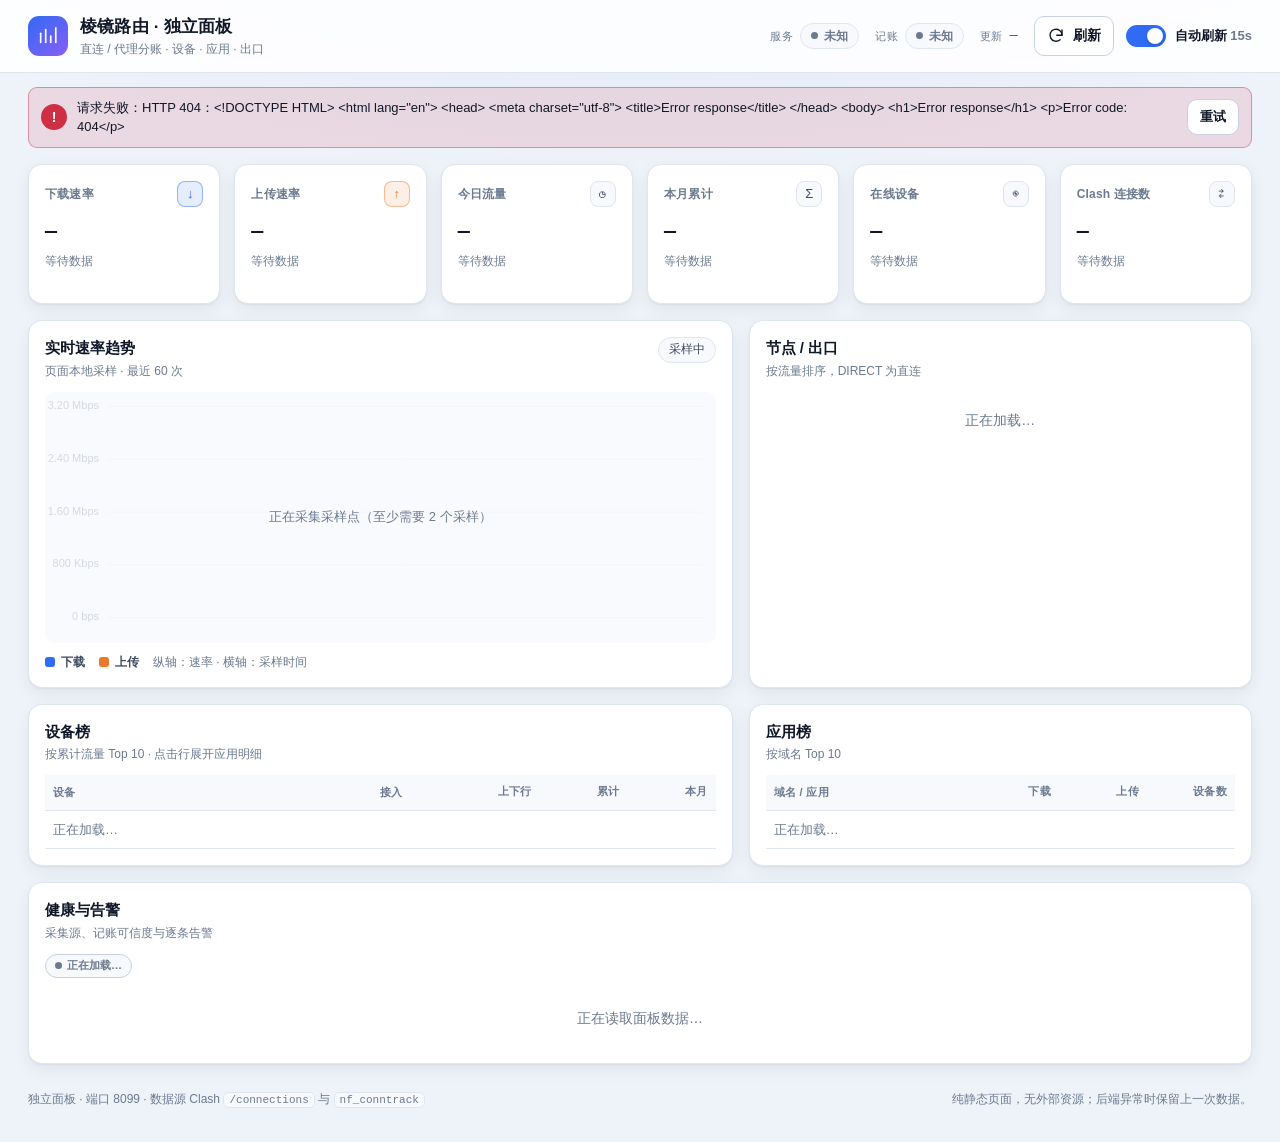
==== prism-router/files/panel/index.html @ 7b4a895e "refactor: 项目更名为棱镜路由 / PRISM Router（全量重命名 + 迁移） - 包名 traffic-stats → prism-router，LuCI 包 luci-app-tra" ====
<!DOCTYPE html>
<html lang="zh-CN">
<head>
<meta charset="utf-8">
<meta name="viewport" content="width=device-width, initial-scale=1">
<meta name="referrer" content="no-referrer">
<meta name="color-scheme" content="light dark">
<meta name="description" content="OpenWrt 棱镜路由独立面板：直连与代理分账的设备、应用、出口与健康状态。">
<title>棱镜路由 · 独立面板</title>
<link rel="icon" href="data:,">
<link rel="stylesheet" href="style.css">
</head>
<body>
<a class="skip-link" href="#main">跳到主要内容</a>

<header class="topbar">
  <div class="topbar__brand">
    <span class="brand__mark" aria-hidden="true">
      <svg viewBox="0 0 24 24" width="22" height="22" fill="none" stroke="currentColor" stroke-width="1.8" stroke-linecap="round" stroke-linejoin="round" focusable="false">
        <path d="M4 19V9"></path>
        <path d="M9.5 19V5"></path>
        <path d="M15 19v-7"></path>
        <path d="M20.5 19V3"></path>
      </svg>
    </span>
    <div class="brand__text">
      <h1>棱镜路由 · 独立面板</h1>
      <p class="brand__sub">直连 / 代理分账 · 设备 · 应用 · 出口</p>
    </div>
  </div>

  <div class="topbar__status">
    <span class="status-item">
      <span class="status-item__label">服务</span>
      <span id="state-pill" class="pill pill--unknown">未知</span>
    </span>
    <span class="status-item">
      <span class="status-item__label">记账</span>
      <span id="confidence-pill" class="pill pill--unknown">未知</span>
    </span>
    <span class="status-item">
      <span class="status-item__label">更新</span>
      <time id="last-updated" class="status-time" datetime="">—</time>
    </span>
    <div class="topbar__actions">
      <button id="refresh-btn" type="button" class="btn btn--icon" aria-label="立即刷新数据" title="立即刷新">
        <svg class="btn__icon" viewBox="0 0 24 24" width="18" height="18" fill="none" stroke="currentColor" stroke-width="1.9" stroke-linecap="round" stroke-linejoin="round" aria-hidden="true" focusable="false">
          <path d="M20 11a8 8 0 1 0-2.6 5.9"></path>
          <path d="M20 4v7h-7"></path>
        </svg>
        <span class="btn__label">刷新</span>
      </button>
      <label class="switch" for="auto-refresh">
        <input id="auto-refresh" class="switch__input" type="checkbox" checked aria-label="自动刷新，每 15 秒一次">
        <span class="switch__track" aria-hidden="true"><span class="switch__thumb"></span></span>
        <span class="switch__label">自动刷新 <span class="muted">15s</span></span>
      </label>
    </div>
  </div>
</header>

<p id="aria-live" class="visually-hidden" role="status" aria-live="polite"></p>

<div id="error-bar" class="errorbar" role="alert" hidden>
  <span class="errorbar__icon" aria-hidden="true">!</span>
  <p id="error-text" class="errorbar__text"></p>
  <button id="error-retry" type="button" class="btn btn--small" aria-label="重新请求面板数据">重试</button>
</div>

<section id="auth-panel" class="authpanel" aria-labelledby="auth-title" hidden>
  <h2 id="auth-title" class="authpanel__title">需要访问令牌</h2>
  <p id="auth-desc" class="authpanel__desc">面板服务要求令牌。令牌只保存在本机浏览器中，用于请求本机面板接口。</p>
  <form id="auth-form" class="authpanel__form" novalidate>
    <label class="field" for="token-input">
      <span class="field__label">访问令牌</span>
      <input id="token-input" class="field__input" type="password" name="token" autocomplete="off" spellcheck="false" placeholder="粘贴面板令牌" aria-describedby="auth-hint">
    </label>
    <div class="authpanel__actions">
      <button type="submit" class="btn btn--primary" aria-label="保存令牌并重试">保存并重试</button>
      <button type="button" id="token-clear" class="btn btn--ghost" aria-label="清除已保存的令牌">清除令牌</button>
    </div>
    <p id="auth-hint" class="field__hint">也可在地址后附加 <code>?token=…</code> 打开，页面会自动记住并从地址栏移除。</p>
  </form>
</section>

<main id="main" class="layout" tabindex="-1">
  <h2 class="visually-hidden">概览</h2>
  <section class="cards" aria-labelledby="cards-title">
    <h3 id="cards-title" class="visually-hidden">速率与总量</h3>

    <article class="card">
      <div class="card__head">
        <span class="card__label">下载速率</span>
        <span class="card__icon card__icon--down" aria-hidden="true">↓</span>
      </div>
      <p class="card__value"><span id="card-rx">—</span><span class="card__unit" id="card-rx-unit">Mbps</span></p>
      <p class="card__sub" id="card-rx-sub">等待数据</p>
    </article>

    <article class="card">
      <div class="card__head">
        <span class="card__label">上传速率</span>
        <span class="card__icon card__icon--up" aria-hidden="true">↑</span>
      </div>
      <p class="card__value"><span id="card-tx">—</span><span class="card__unit" id="card-tx-unit">Mbps</span></p>
      <p class="card__sub" id="card-tx-sub">等待数据</p>
    </article>

    <article class="card">
      <div class="card__head">
        <span class="card__label">今日流量</span>
        <span class="card__icon" aria-hidden="true">◷</span>
      </div>
      <p class="card__value"><span id="card-today">—</span></p>
      <p class="card__sub" id="card-today-sub">按今日 5 分钟桶累计</p>
    </article>

    <article class="card">
      <div class="card__head">
        <span class="card__label">本月累计</span>
        <span class="card__icon" aria-hidden="true">Σ</span>
      </div>
      <p class="card__value"><span id="card-month">—</span></p>
      <p class="card__sub" id="card-month-sub">直连与代理合计</p>
    </article>

    <article class="card">
      <div class="card__head">
        <span class="card__label">在线设备</span>
        <span class="card__icon" aria-hidden="true">◉</span>
      </div>
      <p class="card__value"><span id="card-devices">—</span><span class="card__unit" id="card-devices-unit"></span></p>
      <p class="card__sub" id="card-devices-sub">近 3 分钟有活动</p>
    </article>

    <article class="card">
      <div class="card__head">
        <span class="card__label">Clash 连接数</span>
        <span class="card__icon" aria-hidden="true">⇄</span>
      </div>
      <p class="card__value"><span id="card-clash">—</span></p>
      <p class="card__sub" id="card-clash-sub">mihomo /connections</p>
    </article>
  </section>

  <div class="columns">
    <section class="panel panel--chart" aria-labelledby="chart-title">
      <header class="panel__head">
        <div class="panel__titles">
          <h2 id="chart-title" class="panel__title">实时速率趋势</h2>
          <p class="panel__sub">页面本地采样 · 最近 <span id="chart-window">60</span> 次</p>
        </div>
        <span class="panel__meta" id="chart-meta">采样中</span>
      </header>
      <div class="chart">
        <canvas id="rate-chart" width="640" height="240" role="img" aria-label="实时上下行速率趋势图"></canvas>
        <p id="chart-empty" class="chart__empty">正在采集采样点（至少需要 2 个采样）</p>
      </div>
      <div class="legend" aria-hidden="false">
        <span class="legend__item"><span class="legend__dot legend__dot--rx" aria-hidden="true"></span>下载</span>
        <span class="legend__item"><span class="legend__dot legend__dot--tx" aria-hidden="true"></span>上传</span>
        <span class="legend__note" id="chart-legend-note">纵轴：速率 · 横轴：采样时间</span>
      </div>
    </section>

    <section class="panel panel--nodes" aria-labelledby="nodes-title">
      <header class="panel__head">
        <div class="panel__titles">
          <h2 id="nodes-title" class="panel__title">节点 / 出口</h2>
          <p class="panel__sub">按流量排序，DIRECT 为直连</p>
        </div>
        <span class="panel__meta" id="nodes-meta"></span>
      </header>
      <div id="nodes-list" class="nodelist"></div>
    </section>
  </div>

  <div class="columns columns--tables">
    <section class="panel" aria-labelledby="devices-title">
      <header class="panel__head">
        <div class="panel__titles">
          <h2 id="devices-title" class="panel__title">设备榜</h2>
          <p class="panel__sub">按累计流量 Top 10 · 点击行展开应用明细</p>
        </div>
        <span class="panel__meta" id="devices-meta"></span>
      </header>
      <div class="table-scroll" tabindex="0" role="region" aria-label="设备榜表格，列较多时可横向滚动">
        <table class="dtable">
          <caption class="visually-hidden">按累计流量排序的前 10 台设备，点击行可展开该设备应用明细</caption>
          <thead>
            <tr>
              <th scope="col">设备</th>
              <th scope="col" class="col-link">接入</th>
              <th scope="col" class="num col-speed">上下行</th>
              <th scope="col" class="num">累计</th>
              <th scope="col" class="num">本月</th>
            </tr>
          </thead>
          <tbody id="devices-body">
            <tr><td colspan="5" class="placeholder">正在加载…</td></tr>
          </tbody>
        </table>
      </div>
      <p class="scroll-hint">表格可左右滑动查看全部列</p>
    </section>

    <section class="panel" aria-labelledby="apps-title">
      <header class="panel__head">
        <div class="panel__titles">
          <h2 id="apps-title" class="panel__title">应用榜</h2>
          <p class="panel__sub">按域名 Top 10</p>
        </div>
        <span class="panel__meta" id="apps-meta"></span>
      </header>
      <div class="table-scroll" tabindex="0" role="region" aria-label="应用榜表格，列较多时可横向滚动">
        <table class="dtable dtable--apps">
          <caption class="visually-hidden">按下载流量排序的前 10 个应用域名</caption>
          <thead>
            <tr>
              <th scope="col">域名 / 应用</th>
              <th scope="col" class="num">下载</th>
              <th scope="col" class="num">上传</th>
              <th scope="col" class="num">设备数</th>
            </tr>
          </thead>
          <tbody id="apps-body">
            <tr><td colspan="4" class="placeholder">正在加载…</td></tr>
          </tbody>
        </table>
      </div>
      <p class="scroll-hint">表格可左右滑动查看全部列</p>
    </section>
  </div>

  <section class="panel panel--health" aria-labelledby="health-title">
    <header class="panel__head">
      <div class="panel__titles">
        <h2 id="health-title" class="panel__title">健康与告警</h2>
        <p class="panel__sub">采集源、记账可信度与逐条告警</p>
      </div>
      <span class="panel__meta" id="health-meta"></span>
    </header>
    <div id="health-sources" class="sources"></div>
    <div id="health-reasons" class="reasons"></div>
  </section>
</main>

<footer class="footer">
  <p>独立面板 · 端口 8099 · 数据源 Clash <code>/connections</code> 与 <code>nf_conntrack</code></p>
  <p class="footer__note">纯静态页面，无外部资源；后端异常时保留上一次数据。</p>
</footer>

<script src="app.js"></script>
</body>
</html>
---- prism-router/files/panel/style.css ----
/* =========================================================================
   棱镜路由 · 独立面板  style.css
   纯原生 CSS：无外部字体、无 CDN、无构建步骤。
   主题跟随系统 prefers-color-scheme，变量在 :root 与媒体查询中各定义一份。
   ========================================================================= */

/* ------------------------------------------------------------------ *
 * 设计变量
 * ------------------------------------------------------------------ */
:root {
  --bg: #eef2f9;
  --bg-accent: #dbe4f5;
  --panel: #ffffff;
  --panel-2: #f7f9fd;
  --text: #101828;
  --text-soft: #3d4a5f;
  --muted: #6b7a90;
  --line: #dfe6f1;
  --line-strong: #c6d2e3;
  --accent: #2f6bf4;
  --accent-soft: rgba(47, 107, 244, .12);
  --rx: #2f6bf4;
  --tx: #e8792b;
  --ok: #1f9d66;
  --ok-soft: rgba(31, 157, 102, .14);
  --warn: #b7791f;
  --warn-soft: rgba(183, 121, 31, .16);
  --danger: #cf2f45;
  --danger-soft: rgba(207, 47, 69, .12);
  --chart-grid: #e6ecf6;
  --chart-axis: #b8c4d6;
  --shadow: 0 1px 2px rgba(16, 24, 40, .05), 0 6px 18px rgba(16, 24, 40, .06);
  --radius: 14px;
  --radius-sm: 9px;
  --mono: ui-monospace, SFMono-Regular, "SF Mono", Menlo, Consolas, "Liberation Mono", monospace;
}

@media (prefers-color-scheme: dark) {
  :root {
    --bg: #0f1420;
    --bg-accent: #141c2c;
    --panel: #161d2b;
    --panel-2: #1d2534;
    --text: #e9eefb;
    --text-soft: #c3ccdd;
    --muted: #8b9ab4;
    --line: #2a3346;
    --line-strong: #3a4560;
    --accent: #6f9bff;
    --accent-soft: rgba(111, 155, 255, .16);
    --rx: #7aa2ff;
    --tx: #f0a15c;
    --ok: #4bd691;
    --ok-soft: rgba(75, 214, 145, .15);
    --warn: #e0b052;
    --warn-soft: rgba(224, 176, 82, .16);
    --danger: #ff8094;
    --danger-soft: rgba(255, 128, 148, .14);
    --chart-grid: #26304a;
    --chart-axis: #46536e;
    --shadow: 0 1px 2px rgba(0, 0, 0, .35), 0 8px 22px rgba(0, 0, 0, .35);
  }
}

/* ------------------------------------------------------------------ *
 * 基础
 * ------------------------------------------------------------------ */
* { box-sizing: border-box; }

html, body {
  margin: 0;
  padding: 0;
  min-height: 100%;
}

body {
  background:
    radial-gradient(1200px 420px at 50% -120px, var(--bg-accent), transparent 70%),
    var(--bg);
  color: var(--text);
  font-family: -apple-system, BlinkMacSystemFont, "Segoe UI", "PingFang SC",
    "Hiragino Sans GB", "Microsoft YaHei", "Noto Sans CJK SC", "Source Han Sans SC", sans-serif;
  font-size: 14px;
  line-height: 1.5;
  -webkit-font-smoothing: antialiased;
}

h1, h2, h3, h4, p { margin: 0; }

code {
  font-family: var(--mono);
  font-size: .92em;
  padding: 1px 5px;
  border-radius: 5px;
  background: var(--panel-2);
  border: 1px solid var(--line);
}

/* [hidden] 必须压过 tr 的 table-row 等 UA 显示规则 */
[hidden] { display: none !important; }

.visually-hidden {
  position: absolute !important;
  width: 1px;
  height: 1px;
  margin: -1px;
  padding: 0;
  overflow: hidden;
  clip: rect(0 0 0 0);
  clip-path: inset(50%);
  white-space: nowrap;
  border: 0;
}

.skip-link {
  position: absolute;
  left: 8px;
  top: -56px;
  z-index: 20;
  padding: 10px 16px;
  background: var(--accent);
  color: #fff;
  border-radius: 0 0 var(--radius-sm) var(--radius-sm);
  text-decoration: none;
  transition: top .15s ease;
}
.skip-link:focus { top: 0; }

main:focus { outline: none; }

/* 焦点可见（键盘导航） */
:focus-visible {
  outline: 3px solid var(--accent);
  outline-offset: 2px;
  border-radius: 6px;
}

.muted { color: var(--muted); }

/* ------------------------------------------------------------------ *
 * 顶栏
 * ------------------------------------------------------------------ */
.topbar {
  position: sticky;
  top: 0;
  z-index: 10;
  display: flex;
  flex-wrap: wrap;
  align-items: center;
  justify-content: space-between;
  gap: 12px 20px;
  padding: 14px clamp(12px, 3vw, 28px);
  background: var(--panel);
  background: color-mix(in srgb, var(--panel) 88%, transparent);
  backdrop-filter: blur(8px);
  border-bottom: 1px solid var(--line);
}

@media (prefers-reduced-motion: no-preference) {
  .topbar { transition: box-shadow .2s ease; }
}

.topbar__brand {
  display: flex;
  align-items: center;
  gap: 12px;
  min-width: 0;
}

.brand__mark {
  display: inline-flex;
  align-items: center;
  justify-content: center;
  width: 40px;
  height: 40px;
  flex: none;
  border-radius: 11px;
  color: #fff;
  background: linear-gradient(140deg, var(--accent), #8a5cf6);
}

.brand__text { min-width: 0; }

.brand__text h1 {
  font-size: 17px;
  font-weight: 650;
  letter-spacing: .2px;
  white-space: nowrap;
}

.brand__sub {
  font-size: 12px;
  color: var(--muted);
}

.topbar__status {
  display: flex;
  flex-wrap: wrap;
  align-items: center;
  gap: 8px 16px;
}

.status-item {
  display: inline-flex;
  align-items: center;
  gap: 7px;
  min-width: 0;
}

.status-item__label {
  font-size: 11px;
  color: var(--muted);
  letter-spacing: .4px;
}

.status-time {
  font-family: var(--mono);
  font-size: 13px;
  color: var(--text-soft);
}
.status-time[data-stale="1"] { color: var(--warn); }

.topbar__actions {
  display: flex;
  align-items: center;
  gap: 12px;
}

/* 状态胶囊 */
.pill {
  display: inline-flex;
  align-items: center;
  gap: 6px;
  min-height: 26px;
  padding: 2px 10px;
  border-radius: 999px;
  font-size: 12px;
  font-weight: 600;
  border: 1px solid transparent;
  white-space: nowrap;
}
.pill::before {
  content: "";
  width: 7px;
  height: 7px;
  border-radius: 50%;
  background: currentColor;
  flex: none;
}
.pill--ok { color: var(--ok); background: var(--ok-soft); border-color: color-mix(in srgb, var(--ok) 40%, transparent); }
.pill--warn { color: var(--warn); background: var(--warn-soft); border-color: color-mix(in srgb, var(--warn) 40%, transparent); }
.pill--danger { color: var(--danger); background: var(--danger-soft); border-color: color-mix(in srgb, var(--danger) 40%, transparent); }
.pill--unknown { color: var(--muted); background: var(--panel-2); border-color: var(--line); }
.pill--loading { color: var(--accent); background: var(--accent-soft); border-color: color-mix(in srgb, var(--accent) 40%, transparent); }
.pill--loading::before { animation: pulse 1.4s ease-in-out infinite; }

@keyframes pulse {
  0%, 100% { opacity: .35; transform: scale(.8); }
  50% { opacity: 1; transform: scale(1); }
}

/* ------------------------------------------------------------------ *
 * 按钮与开关
 * ------------------------------------------------------------------ */
.btn {
  display: inline-flex;
  align-items: center;
  justify-content: center;
  gap: 8px;
  min-height: 40px;
  padding: 8px 16px;
  border: 1px solid var(--line-strong);
  border-radius: 10px;
  background: var(--panel);
  color: var(--text);
  font: inherit;
  font-weight: 600;
  cursor: pointer;
  transition: background .15s ease, border-color .15s ease, transform .1s ease;
}
.btn:hover { border-color: var(--accent); color: var(--accent); }
.btn:active { transform: translateY(1px); }
.btn[disabled] { opacity: .55; cursor: not-allowed; }

.btn--icon { min-width: 40px; padding: 8px 12px; }
.btn__icon { transition: transform .6s ease; }
.btn.is-spinning .btn__icon { transform: rotate(360deg); }
@media (prefers-reduced-motion: no-preference) {
  .btn.is-spinning .btn__icon { animation: spin .9s linear infinite; }
}
@keyframes spin { to { transform: rotate(360deg); } }

.btn--primary {
  background: var(--accent);
  border-color: var(--accent);
  color: #fff;
}
.btn--primary:hover { background: color-mix(in srgb, var(--accent) 88%, #fff); color: #fff; }

.btn--ghost { background: transparent; border-color: transparent; color: var(--muted); }
.btn--ghost:hover { color: var(--danger); border-color: transparent; }

.btn--small { min-height: 36px; padding: 6px 12px; font-size: 13px; }

.switch {
  display: inline-flex;
  align-items: center;
  gap: 9px;
  min-height: 40px;
  cursor: pointer;
  user-select: none;
}
.switch__input {
  position: absolute;
  opacity: 0;
  width: 1px;
  height: 1px;
}
.switch__track {
  position: relative;
  width: 40px;
  height: 22px;
  border-radius: 999px;
  background: var(--line-strong);
  transition: background .18s ease;
  flex: none;
}
.switch__thumb {
  position: absolute;
  top: 3px;
  left: 3px;
  width: 16px;
  height: 16px;
  border-radius: 50%;
  background: #fff;
  box-shadow: 0 1px 3px rgba(0, 0, 0, .25);
  transition: transform .18s ease;
}
.switch__input:checked + .switch__track { background: var(--accent); }
.switch__input:checked + .switch__track .switch__thumb { transform: translateX(18px); }
.switch__input:focus-visible + .switch__track { outline: 3px solid var(--accent); outline-offset: 2px; }
.switch__label { font-size: 13px; font-weight: 600; }

/* ------------------------------------------------------------------ *
 * 错误条 / 令牌面板
 * ------------------------------------------------------------------ */
.errorbar {
  display: flex;
  align-items: center;
  gap: 10px;
  margin: 14px clamp(12px, 3vw, 28px) 0;
  padding: 10px 12px;
  border: 1px solid color-mix(in srgb, var(--danger) 45%, transparent);
  border-radius: var(--radius-sm);
  background: var(--danger-soft);
  color: var(--text);
}
.errorbar__icon {
  display: inline-flex;
  align-items: center;
  justify-content: center;
  width: 26px;
  height: 26px;
  flex: none;
  border-radius: 50%;
  background: var(--danger);
  color: #fff;
  font-weight: 700;
}
.errorbar__text { flex: 1; min-width: 0; font-size: 13px; }

.authpanel {
  margin: 14px clamp(12px, 3vw, 28px) 0;
  padding: 18px;
  border: 1px solid color-mix(in srgb, var(--warn) 45%, transparent);
  border-radius: var(--radius);
  background: var(--panel);
  box-shadow: var(--shadow);
}
.authpanel__title { font-size: 15px; font-weight: 650; }
.authpanel__desc { margin-top: 6px; color: var(--text-soft); font-size: 13px; }
.authpanel__form { margin-top: 14px; }
.authpanel__actions { display: flex; flex-wrap: wrap; gap: 10px; margin-top: 12px; }

.field { display: block; }
.field__label {
  display: block;
  margin-bottom: 6px;
  font-size: 12px;
  font-weight: 650;
  color: var(--text-soft);
}
.field__input {
  width: 100%;
  min-height: 44px;
  padding: 10px 12px;
  border: 1px solid var(--line-strong);
  border-radius: 10px;
  background: var(--panel-2);
  color: var(--text);
  font: inherit;
}
.field__input:focus { border-color: var(--accent); background: var(--panel); }
.field__hint { margin-top: 10px; font-size: 12px; color: var(--muted); }

/* ------------------------------------------------------------------ *
 * 布局
 * ------------------------------------------------------------------ */
.layout {
  padding: 16px clamp(12px, 3vw, 28px) 8px;
  display: grid;
  gap: 16px;
}

.cards {
  display: grid;
  grid-template-columns: repeat(6, minmax(0, 1fr));
  gap: 14px;
}

.columns {
  display: grid;
  grid-template-columns: minmax(0, 7fr) minmax(0, 5fr);
  gap: 16px;
}
.columns--tables {
  grid-template-columns: minmax(0, 7fr) minmax(0, 5fr);
  align-items: start;
}

/* ------------------------------------------------------------------ *
 * 概览卡
 * ------------------------------------------------------------------ */
.card {
  padding: 16px;
  border: 1px solid var(--line);
  border-radius: var(--radius);
  background: var(--panel);
  box-shadow: var(--shadow);
  min-width: 0;
}
.card__head {
  display: flex;
  align-items: center;
  justify-content: space-between;
  gap: 8px;
}
.card__label {
  font-size: 12px;
  font-weight: 650;
  color: var(--muted);
  letter-spacing: .2px;
  overflow: hidden;
  text-overflow: ellipsis;
  white-space: nowrap;
}
.card__icon {
  display: inline-flex;
  align-items: center;
  justify-content: center;
  width: 26px;
  height: 26px;
  flex: none;
  border-radius: 8px;
  font-size: 13px;
  background: var(--panel-2);
  border: 1px solid var(--line);
  color: var(--text-soft);
}
.card__icon--down { color: var(--rx); border-color: color-mix(in srgb, var(--rx) 45%, transparent); background: color-mix(in srgb, var(--rx) 12%, transparent); }
.card__icon--up { color: var(--tx); border-color: color-mix(in srgb, var(--tx) 45%, transparent); background: color-mix(in srgb, var(--tx) 12%, transparent); }

.card__value {
  margin-top: 10px;
  display: flex;
  align-items: baseline;
  gap: 5px;
  font-family: var(--mono);
  font-size: clamp(20px, 1.5vw, 26px);
  font-weight: 650;
  font-variant-numeric: tabular-nums;
  letter-spacing: .2px;
  word-break: break-all;
}
.card__unit {
  font-family: inherit;
  font-size: 11px;
  font-weight: 600;
  color: var(--muted);
}
.card__sub {
  margin-top: 6px;
  min-height: 2.9em;
  font-size: 12px;
  line-height: 1.45;
  color: var(--muted);
  overflow: hidden;
  display: -webkit-box;
  -webkit-line-clamp: 2;
  -webkit-box-orient: vertical;
}

/* ------------------------------------------------------------------ *
 * 面板
 * ------------------------------------------------------------------ */
.panel {
  padding: 16px;
  border: 1px solid var(--line);
  border-radius: var(--radius);
  background: var(--panel);
  box-shadow: var(--shadow);
  min-width: 0;
}
.panel__head {
  display: flex;
  align-items: flex-start;
  justify-content: space-between;
  gap: 12px;
}
.panel__title { font-size: 15px; font-weight: 650; }
.panel__sub { margin-top: 2px; font-size: 12px; color: var(--muted); }
.panel__meta {
  flex: none;
  font-family: var(--mono);
  font-size: 12px;
  color: var(--text-soft);
  background: var(--panel-2);
  border: 1px solid var(--line);
  border-radius: 999px;
  padding: 3px 10px;
  max-width: 46%;
  overflow: hidden;
  text-overflow: ellipsis;
  white-space: nowrap;
}

/* ------------------------------------------------------------------ *
 * 图表
 * ------------------------------------------------------------------ */
.panel--chart {
  display: flex;
  flex-direction: column;
}
.panel--chart .chart {
  flex: 1 1 auto;
  min-height: 240px;
}
.chart {
  position: relative;
  margin-top: 12px;
  width: 100%;
}
#rate-chart {
  display: block;
  width: 100%;
  height: 100%;
  min-height: 240px;
}
.chart__empty {
  position: absolute;
  inset: 0;
  display: flex;
  align-items: center;
  justify-content: center;
  text-align: center;
  font-size: 13px;
  color: var(--muted);
  background: var(--panel-2);
  background: color-mix(in srgb, var(--panel-2) 75%, transparent);
  border-radius: var(--radius-sm);
}
.legend {
  display: flex;
  flex-wrap: wrap;
  align-items: center;
  gap: 14px;
  margin-top: 10px;
  font-size: 12px;
  color: var(--text-soft);
}
.legend__item { display: inline-flex; align-items: center; gap: 6px; font-weight: 600; }
.legend__dot { width: 10px; height: 10px; border-radius: 3px; flex: none; }
.legend__dot--rx { background: var(--rx); }
.legend__dot--tx { background: var(--tx); }
.legend__note { color: var(--muted); }

/* ------------------------------------------------------------------ *
 * 表格
 * ------------------------------------------------------------------ */
.table-scroll {
  margin-top: 12px;
  overflow-x: auto;
  -webkit-overflow-scrolling: touch;
}
.table-scroll:focus-visible { outline: 3px solid var(--accent); outline-offset: 2px; }
.scroll-hint {
  display: none;
  margin-top: 8px;
  font-size: 11px;
  color: var(--muted);
}

.dtable {
  width: 100%;
  min-width: 500px;
  border-collapse: collapse;
  table-layout: fixed;
  font-size: 13px;
}
.dtable--apps { min-width: 350px; }
.dtable--apps th.num, .dtable--apps td.num { width: 72px; }
.dtable caption { text-align: left; }
.dtable th, .dtable td {
  padding: 9px 8px;
  border-bottom: 1px solid var(--line);
  text-align: left;
  vertical-align: middle;
  overflow: hidden;
  text-overflow: ellipsis;
}
.dtable .col-link { width: 64px; }
.dtable th.num, .dtable td.num { width: 88px; }
.dtable th.col-speed, .dtable td.col-speed { width: 104px; }

/* 设备名 + 展开按钮同一单元格：省一列，窄屏更从容 */
.name-wrap {
  display: flex;
  align-items: center;
  gap: 8px;
  min-width: 0;
}
.name-wrap__text {
  flex: 1 1 auto;
  min-width: 0;
}
.name-wrap .row-toggle { flex: none; }
.dtable th {
  font-size: 11px;
  font-weight: 650;
  letter-spacing: .3px;
  color: var(--muted);
  background: var(--panel-2);
  position: sticky;
  top: 0;
  white-space: nowrap;
}
.dtable th.num, .dtable td.num {
  text-align: right;
  font-family: var(--mono);
  font-variant-numeric: tabular-nums;
  white-space: nowrap;
}

.placeholder { color: var(--muted); text-align: center; padding: 22px 10px; }

/* 设备行 */
.drow { cursor: pointer; }
.drow:hover td { background: color-mix(in srgb, var(--accent-soft) 60%, transparent); }
.cell-main {
  display: block;
  font-weight: 600;
  overflow: hidden;
  text-overflow: ellipsis;
  white-space: nowrap;
  max-width: 100%;
}
.cell-sub {
  display: block;
  margin-top: 2px;
  font-family: var(--mono);
  font-size: 11px;
  color: var(--muted);
  overflow: hidden;
  text-overflow: ellipsis;
  white-space: nowrap;
  max-width: 100%;
}
.cell-sub .badge { font-size: 10px; min-height: 20px; padding: 0 7px; margin-top: 3px; }
.speed {
  display: block;
  font-family: var(--mono);
  font-size: 12px;
  font-variant-numeric: tabular-nums;
  line-height: 1.5;
  white-space: nowrap;
}
.speed--down { color: var(--rx); }
.speed--up { color: var(--tx); }
.rate-down { color: var(--rx); font-weight: 600; }
.rate-up { color: var(--tx); font-weight: 600; }

.badge {
  display: inline-flex;
  align-items: center;
  gap: 5px;
  min-height: 24px;
  padding: 1px 9px;
  border-radius: 999px;
  font-size: 11px;
  font-weight: 650;
  border: 1px solid var(--line-strong);
  background: var(--panel-2);
  color: var(--text-soft);
  max-width: 180px;
  white-space: nowrap;
}
.badge::before { content: ""; width: 7px; height: 7px; border-radius: 50%; background: currentColor; flex: none; }
.badge__text {
  overflow: hidden;
  text-overflow: ellipsis;
  white-space: nowrap;
  min-width: 0;
}
.badge--wifi { color: var(--accent); border-color: color-mix(in srgb, var(--accent) 45%, transparent); background: var(--accent-soft); }
.badge--wired, .badge--ok { color: var(--ok); border-color: color-mix(in srgb, var(--ok) 45%, transparent); background: var(--ok-soft); }
.badge--unknown { color: var(--muted); }
.badge--danger { color: var(--danger); border-color: color-mix(in srgb, var(--danger) 45%, transparent); background: var(--danger-soft); }
.badge--direct { color: var(--ok); border-color: color-mix(in srgb, var(--ok) 45%, transparent); background: var(--ok-soft); }
.badge--proxy { color: var(--tx); border-color: color-mix(in srgb, var(--tx) 45%, transparent); background: color-mix(in srgb, var(--tx) 12%, transparent); }

/* 展开按钮：键盘与屏幕阅读器的入口，行点击是鼠标便利路径 */
.row-toggle {
  display: inline-flex;
  align-items: center;
  justify-content: center;
  width: 40px;
  height: 40px;
  padding: 0;
  border: 1px solid transparent;
  border-radius: 8px;
  background: transparent;
  color: var(--text-soft);
  cursor: pointer;
}
.row-toggle:hover { background: var(--panel-2); border-color: var(--line-strong); color: var(--accent); }
.row-toggle .caret { font-size: 13px; line-height: 1; }

.caret {
  display: inline-block;
  width: 10px;
  transition: transform .16s ease;
  color: var(--muted);
}
.row-toggle[aria-expanded="true"] .caret { transform: rotate(90deg); color: var(--accent); }

/* 设备详情行 */
.detail-row > td {
  background: var(--panel-2);
  padding: 14px;
  border-bottom: 1px solid var(--line);
}
.detail__grid {
  display: flex;
  flex-wrap: wrap;
  gap: 8px 18px;
  margin-bottom: 12px;
  font-size: 12px;
}
.kv { display: inline-flex; align-items: baseline; gap: 6px; min-width: 0; }
.kv__k { color: var(--muted); flex: none; }
.kv__v { font-family: var(--mono); font-weight: 600; color: var(--text); }
.kv__v--warn { color: var(--warn); }

.quota {
  display: flex;
  align-items: center;
  gap: 8px;
  width: 100%;
  min-width: 220px;
  margin-bottom: 10px;
}
.quota__bar {
  flex: 1;
  height: 8px;
  border-radius: 999px;
  background: var(--line);
  overflow: hidden;
}
.quota__fill { display: block; height: 100%; border-radius: 999px; background: var(--ok); width: 0; }
.quota__fill--warn { background: var(--warn); }
.quota__fill--danger { background: var(--danger); }
.quota__text { font-family: var(--mono); font-size: 12px; color: var(--text-soft); white-space: nowrap; }

.mini-table {
  width: 100%;
  border-collapse: collapse;
  font-size: 12px;
}
.mini-table th, .mini-table td {
  padding: 6px 8px;
  border-bottom: 1px solid var(--line);
  text-align: left;
}
.mini-table th { color: var(--muted); font-weight: 650; font-size: 11px; }
.mini-table td.num { text-align: right; font-family: var(--mono); font-variant-numeric: tabular-nums; white-space: nowrap; }
.detail__host {
  max-width: 200px;
  overflow: hidden;
  text-overflow: ellipsis;
  white-space: nowrap;
}

/* ------------------------------------------------------------------ *
 * 节点 / 出口
 * ------------------------------------------------------------------ */
.nodelist { margin-top: 12px; display: grid; gap: 8px; }
.node {
  padding: 10px 12px;
  border: 1px solid var(--line);
  border-radius: var(--radius-sm);
  background: var(--panel-2);
  min-width: 0;
}
.node__head {
  display: flex;
  align-items: center;
  justify-content: space-between;
  gap: 10px;
}
.node__name {
  font-weight: 600;
  min-width: 0;
  overflow: hidden;
  text-overflow: ellipsis;
  white-space: nowrap;
}
.node__total {
  font-family: var(--mono);
  font-size: 12px;
  color: var(--text-soft);
  white-space: nowrap;
}
.node__bar { margin-top: 8px; height: 7px; border-radius: 999px; background: var(--line); overflow: hidden; }
.node__fill { display: block; height: 100%; border-radius: 999px; width: 0; }
.node__fill--0 { background: var(--ok); }
.node__fill--1 { background: var(--accent); }
.node__fill--2 { background: var(--tx); }
.node__fill--3 { background: #8a5cf6; }
.node__fill--4 { background: #22a6c9; }
.node__meta { margin-top: 6px; display: flex; justify-content: space-between; gap: 10px; font-family: var(--mono); font-size: 11px; color: var(--muted); }
.node__empty { color: var(--muted); padding: 18px 8px; text-align: center; }

/* ------------------------------------------------------------------ *
 * 健康
 * ------------------------------------------------------------------ */
.sources {
  margin-top: 12px;
  display: flex;
  flex-wrap: wrap;
  gap: 8px;
}
.reasons { margin-top: 12px; display: grid; gap: 8px; }
.reason {
  display: flex;
  align-items: flex-start;
  gap: 10px;
  padding: 10px 12px;
  border: 1px solid color-mix(in srgb, var(--warn) 40%, transparent);
  border-radius: var(--radius-sm);
  background: var(--warn-soft);
}
.reason__badge {
  flex: none;
  min-width: 104px;
  padding: 3px 8px;
  border-radius: 6px;
  background: var(--panel);
  border: 1px solid var(--line-strong);
  font-size: 11px;
  font-weight: 650;
  color: var(--warn);
  text-align: center;
}
.reason__text {
  font-size: 12px;
  color: var(--text-soft);
  word-break: break-word;
}
.reasons__empty {
  display: flex;
  align-items: center;
  gap: 8px;
  padding: 14px;
  border-radius: var(--radius-sm);
  border: 1px solid color-mix(in srgb, var(--ok) 40%, transparent);
  background: var(--ok-soft);
  color: var(--ok);
  font-weight: 650;
}

/* ------------------------------------------------------------------ *
 * 页脚
 * ------------------------------------------------------------------ */
.footer {
  padding: 18px clamp(12px, 3vw, 28px) 34px;
  display: flex;
  flex-wrap: wrap;
  gap: 4px 18px;
  justify-content: space-between;
  font-size: 12px;
  color: var(--muted);
}
.footer__note { color: var(--muted); }

/* ------------------------------------------------------------------ *
 * 响应式：1200 / 1000 / 760 / 390
 * ------------------------------------------------------------------ */

/* 1000–1199：概览卡 3 列 × 2 行，图表/节点、设备/应用仍保持左右分栏 */
@media (max-width: 1199px) {
  .cards { grid-template-columns: repeat(3, minmax(0, 1fr)); }
  .dtable .col-link { width: 56px; }
  .dtable th.num, .dtable td.num { width: 76px; }
  .dtable th.col-speed, .dtable td.col-speed { width: 100px; }
  .dtable--apps th.num, .dtable--apps td.num { width: 72px; }
}

/* 760–999：概览卡 2 列，面板改为单列堆叠 */
@media (max-width: 999px) {
  .cards { grid-template-columns: repeat(2, minmax(0, 1fr)); }
  .columns, .columns--tables { grid-template-columns: minmax(0, 1fr); }
  .panel__meta { max-width: 42%; }
}

/* 480–759：概览卡仍 2 列，面板更紧凑 */
@media (max-width: 759px) {
  .topbar { padding: 12px 12px; gap: 10px 14px; }
  .brand__text h1 { font-size: 15px; }
  .brand__sub { display: none; }
  .status-item__label { display: none; }
  .topbar__status { gap: 6px 12px; width: 100%; }
  .cards { gap: 10px; }
  .card { padding: 13px; }
  .panel { padding: 13px; }
  #rate-chart { min-height: 200px; }
}

/* ≤480：概览卡 2 列，表格横向滚动，触控目标放大 */
@media (max-width: 480px) {
  .cards { grid-template-columns: repeat(2, minmax(0, 1fr)); gap: 10px; }
  .card__value { font-size: 19px; }
  .topbar__actions { width: 100%; justify-content: space-between; gap: 8px; }
  .btn--icon .btn__label { display: inline; }
  .switch__label { display: none; }
  .dtable { min-width: 560px; font-size: 13px; }
  .dtable th.num, .dtable td.num { width: 74px; }
  .dtable th.col-speed, .dtable td.col-speed { width: 98px; }
  .dtable .col-link { width: 58px; }
  .scroll-hint { display: block; }
  .panel__head { flex-wrap: wrap; }
}

/* ≤390：概览卡单列，表格整表横向滚动 */
@media (max-width: 390px) {
  .cards { grid-template-columns: minmax(0, 1fr); }
  .card { padding: 14px; }
  .brand__mark { width: 36px; height: 36px; }
  .btn { min-height: 44px; padding: 10px 14px; }
  .btn--icon { min-width: 44px; }
  .switch { min-height: 44px; }
  .errorbar { flex-wrap: wrap; }
  .errorbar__text { width: 100%; }
  .reason__badge { min-width: 88px; }
}

/* 触摸设备：触控目标 ≥ 40px */
@media (hover: none) {
  .drow { min-height: 44px; }
  .drow:hover td { background: transparent; }
  .badge { min-height: 26px; }
}

@media (prefers-reduced-motion: reduce) {
  * { animation-duration: .001ms !important; transition-duration: .001ms !important; }
}
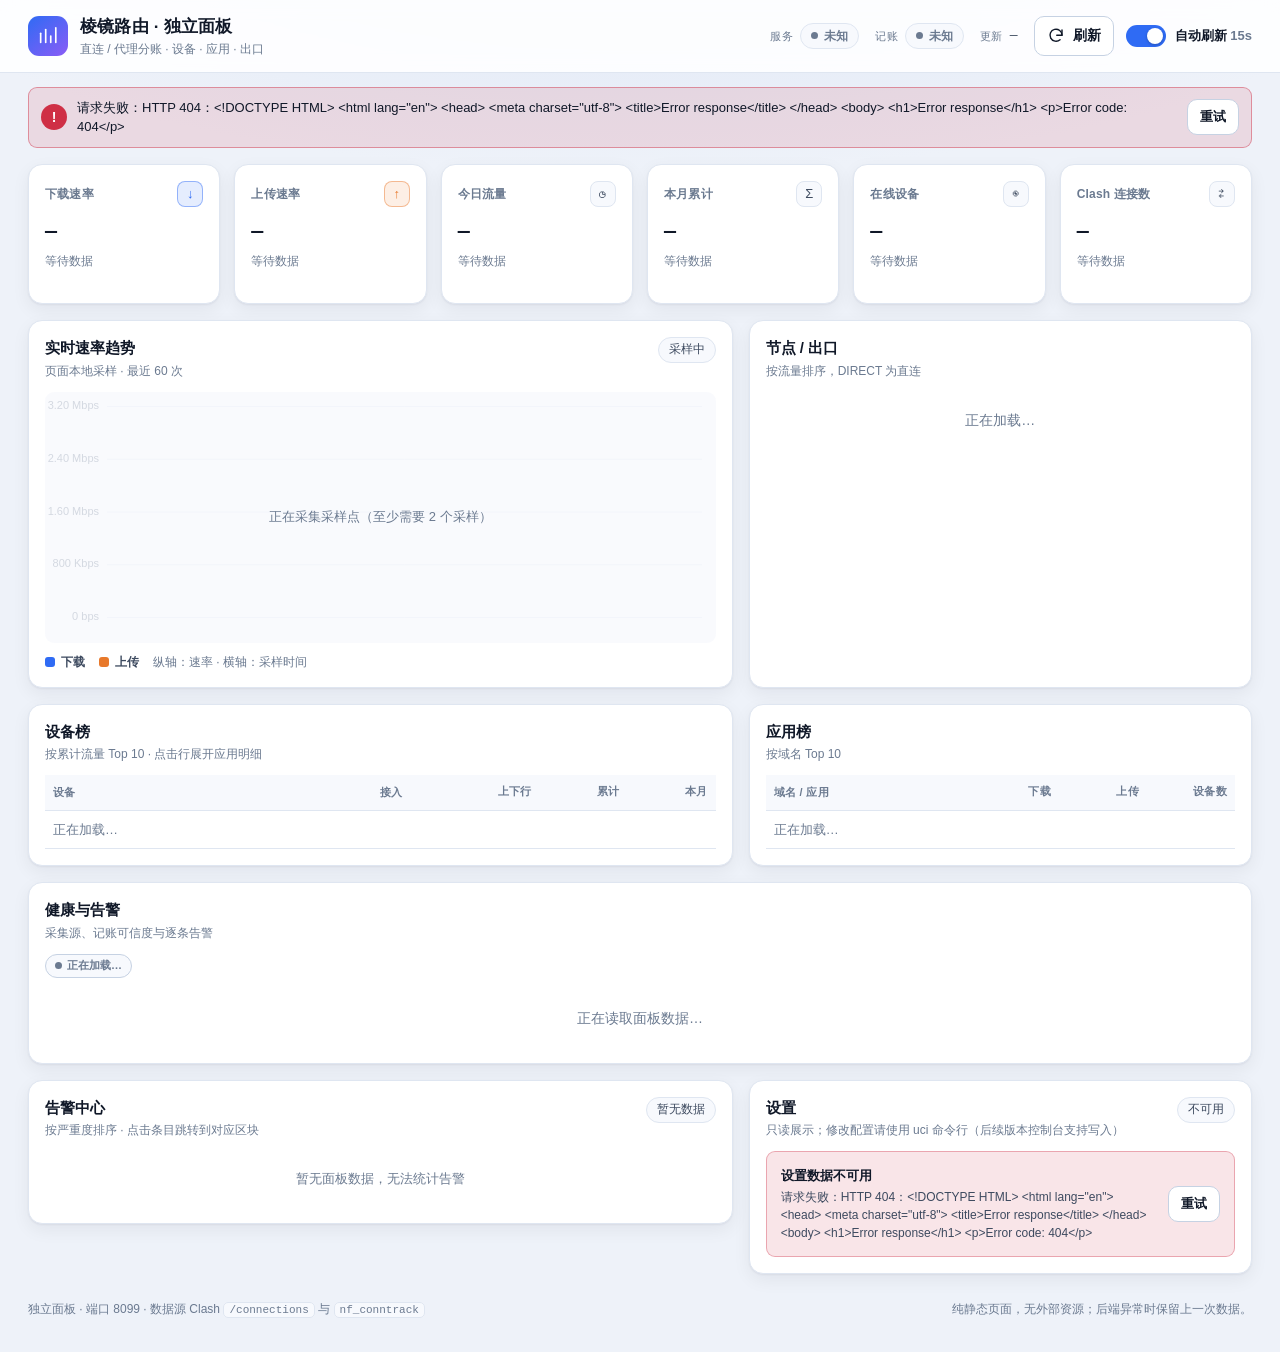
==== commit 4e03a6bc: "feat(panel): 独立控制台新增告警中心与只读设置 - panel-api 增加 what=settings：只回传脱敏配置（轮询/保留/面板端口与绑定/   是否设令牌/功能开关），writ" ====
--- a/prism-router/files/panel/index.html
+++ b/prism-router/files/panel/index.html
@@ -243,6 +243,30 @@
     <div id="health-sources" class="sources"></div>
     <div id="health-reasons" class="reasons"></div>
   </section>
+
+  <div class="columns columns--bottom">
+    <section class="panel panel--alerts" aria-labelledby="alerts-title">
+      <header class="panel__head">
+        <div class="panel__titles">
+          <h2 id="alerts-title" class="panel__title">告警中心</h2>
+          <p class="panel__sub">按严重度排序 · 点击条目跳转到对应区块</p>
+        </div>
+        <span class="panel__meta" id="alerts-meta">统计中</span>
+      </header>
+      <div id="alerts-list" class="alertlist"></div>
+    </section>
+
+    <section class="panel panel--settings" aria-labelledby="settings-title">
+      <header class="panel__head">
+        <div class="panel__titles">
+          <h2 id="settings-title" class="panel__title">设置</h2>
+          <p class="panel__sub">只读展示；修改配置请使用 uci 命令行（后续版本控制台支持写入）</p>
+        </div>
+        <span class="panel__meta" id="settings-meta">只读</span>
+      </header>
+      <div id="settings-body" class="settings"></div>
+    </section>
+  </div>
 </main>
 
 <footer class="footer">
--- a/prism-router/files/panel/style.css
+++ b/prism-router/files/panel/style.css
@@ -973,3 +973,196 @@
 @media (prefers-reduced-motion: reduce) {
   * { animation-duration: .001ms !important; transition-duration: .001ms !important; }
 }
+
+/* ------------------------------------------------------------------ *
+ * 告警中心 / 设置（页尾两列区块）
+ * ------------------------------------------------------------------ */
+.columns--bottom { align-items: start; }
+
+.panel, .drow { scroll-margin-top: 84px; }
+
+.panel--alerts,
+.panel--settings { display: flex; flex-direction: column; }
+
+.alertlist { margin-top: 12px; display: grid; gap: 8px; }
+
+/* 条目本身就是按钮：点击区最小 44px，键盘可聚焦。 */
+.alert {
+  display: flex;
+  align-items: flex-start;
+  gap: 10px;
+  width: 100%;
+  min-height: 44px;
+  padding: 10px 12px;
+  border: 1px solid var(--line);
+  border-left: 3px solid var(--line-strong);
+  border-radius: var(--radius-sm);
+  background: var(--panel-2);
+  color: var(--text);
+  font: inherit;
+  text-align: left;
+  cursor: pointer;
+}
+.alert:hover { background: var(--panel); }
+.alert:active { transform: translateY(1px); }
+.alert--danger {
+  border-left-color: var(--danger);
+  background: color-mix(in srgb, var(--danger-soft) 42%, var(--panel));
+}
+.alert--warn {
+  border-left-color: var(--warn);
+  background: color-mix(in srgb, var(--warn-soft) 38%, var(--panel));
+}
+.alert--info {
+  border-left-color: var(--accent);
+  background: color-mix(in srgb, var(--accent-soft) 32%, var(--panel));
+}
+
+.alert__dot {
+  flex: none;
+  width: 10px;
+  height: 10px;
+  margin-top: 5px;
+  border-radius: 50%;
+  background: var(--muted);
+}
+.alert--danger .alert__dot { background: var(--danger); }
+.alert--warn .alert__dot { background: var(--warn); }
+.alert--info .alert__dot { background: var(--accent); }
+
+.alert__body {
+  flex: 1 1 auto;
+  min-width: 0;
+  display: flex;
+  flex-direction: column;
+  gap: 2px;
+}
+.alert__title { font-size: 13px; font-weight: 650; line-height: 1.4; }
+.alert__detail {
+  font-size: 12px;
+  line-height: 1.45;
+  color: var(--muted);
+  overflow-wrap: anywhere;
+}
+.alert__cue {
+  flex: none;
+  color: var(--muted);
+  font-size: 18px;
+  line-height: 1.15;
+}
+
+.alerts__loading {
+  padding: 18px 8px;
+  text-align: center;
+  font-size: 13px;
+  color: var(--muted);
+}
+.alerts__empty {
+  display: flex;
+  align-items: center;
+  gap: 10px;
+  padding: 16px;
+  border: 1px solid color-mix(in srgb, var(--ok) 40%, transparent);
+  border-radius: var(--radius-sm);
+  background: var(--ok-soft);
+  color: var(--ok);
+}
+.alerts__empty-check { flex: none; font-size: 18px; font-weight: 700; line-height: 1; }
+.alerts__empty-text { display: flex; flex-direction: column; gap: 2px; min-width: 0; }
+.alerts__empty-title { font-size: 13px; font-weight: 650; }
+.alerts__empty-sub { font-size: 12px; font-weight: 500; color: var(--text-soft); }
+
+/* 点击告警后的定位反馈：设备行 / 面板高亮 2 秒（由 app.js 移除类）。 */
+.drow.is-flash td {
+  background: color-mix(in srgb, var(--accent) 22%, transparent);
+}
+.panel.is-flash {
+  outline: 2px solid var(--accent);
+  outline-offset: 2px;
+}
+
+.settings { margin-top: 12px; display: grid; gap: 14px; }
+.settings__group { min-width: 0; }
+.settings__group-title {
+  margin: 0 0 6px;
+  font-size: 12px;
+  font-weight: 650;
+  letter-spacing: .3px;
+  color: var(--muted);
+}
+.settings__list {
+  margin: 0;
+  padding: 0;
+  border: 1px solid var(--line);
+  border-radius: var(--radius-sm);
+  background: var(--panel-2);
+  overflow: hidden;
+}
+.settings__row {
+  display: flex;
+  flex-wrap: wrap;
+  align-items: baseline;
+  justify-content: space-between;
+  gap: 4px 12px;
+  padding: 9px 12px;
+  border-bottom: 1px solid var(--line);
+}
+.settings__row:last-child { border-bottom: 0; }
+.settings__k { margin: 0; min-width: 0; font-size: 12px; color: var(--text-soft); }
+.settings__v {
+  margin: 0;
+  font-family: var(--mono);
+  font-size: 12px;
+  font-weight: 600;
+  color: var(--text);
+  text-align: right;
+  overflow-wrap: anywhere;
+}
+.settings__v--on { color: var(--ok); }
+.settings__v--off { color: var(--muted); }
+
+.settings__write {
+  display: flex;
+  align-items: center;
+  gap: 8px;
+  margin: 0;
+  padding: 9px 12px;
+  border: 1px dashed color-mix(in srgb, var(--warn) 45%, transparent);
+  border-radius: var(--radius-sm);
+  background: var(--warn-soft);
+  color: var(--warn);
+  font-size: 12px;
+  font-weight: 650;
+}
+.settings__write-dot {
+  flex: none;
+  width: 8px;
+  height: 8px;
+  border-radius: 50%;
+  background: currentColor;
+}
+
+.settings__loading {
+  padding: 18px 8px;
+  text-align: center;
+  font-size: 13px;
+  color: var(--muted);
+}
+.settings__error {
+  display: flex;
+  flex-wrap: wrap;
+  align-items: center;
+  gap: 12px;
+  padding: 14px;
+  border: 1px solid color-mix(in srgb, var(--danger) 35%, transparent);
+  border-radius: var(--radius-sm);
+  background: var(--danger-soft);
+}
+.settings__error-text { flex: 1 1 220px; min-width: 0; }
+.settings__error-title { font-size: 13px; font-weight: 650; color: var(--text); }
+.settings__error-detail { margin-top: 2px; font-size: 12px; color: var(--text-soft); overflow-wrap: anywhere; }
+
+@media (max-width: 480px) {
+  .alert__cue { display: none; }
+  .settings__v { text-align: left; }
+}
